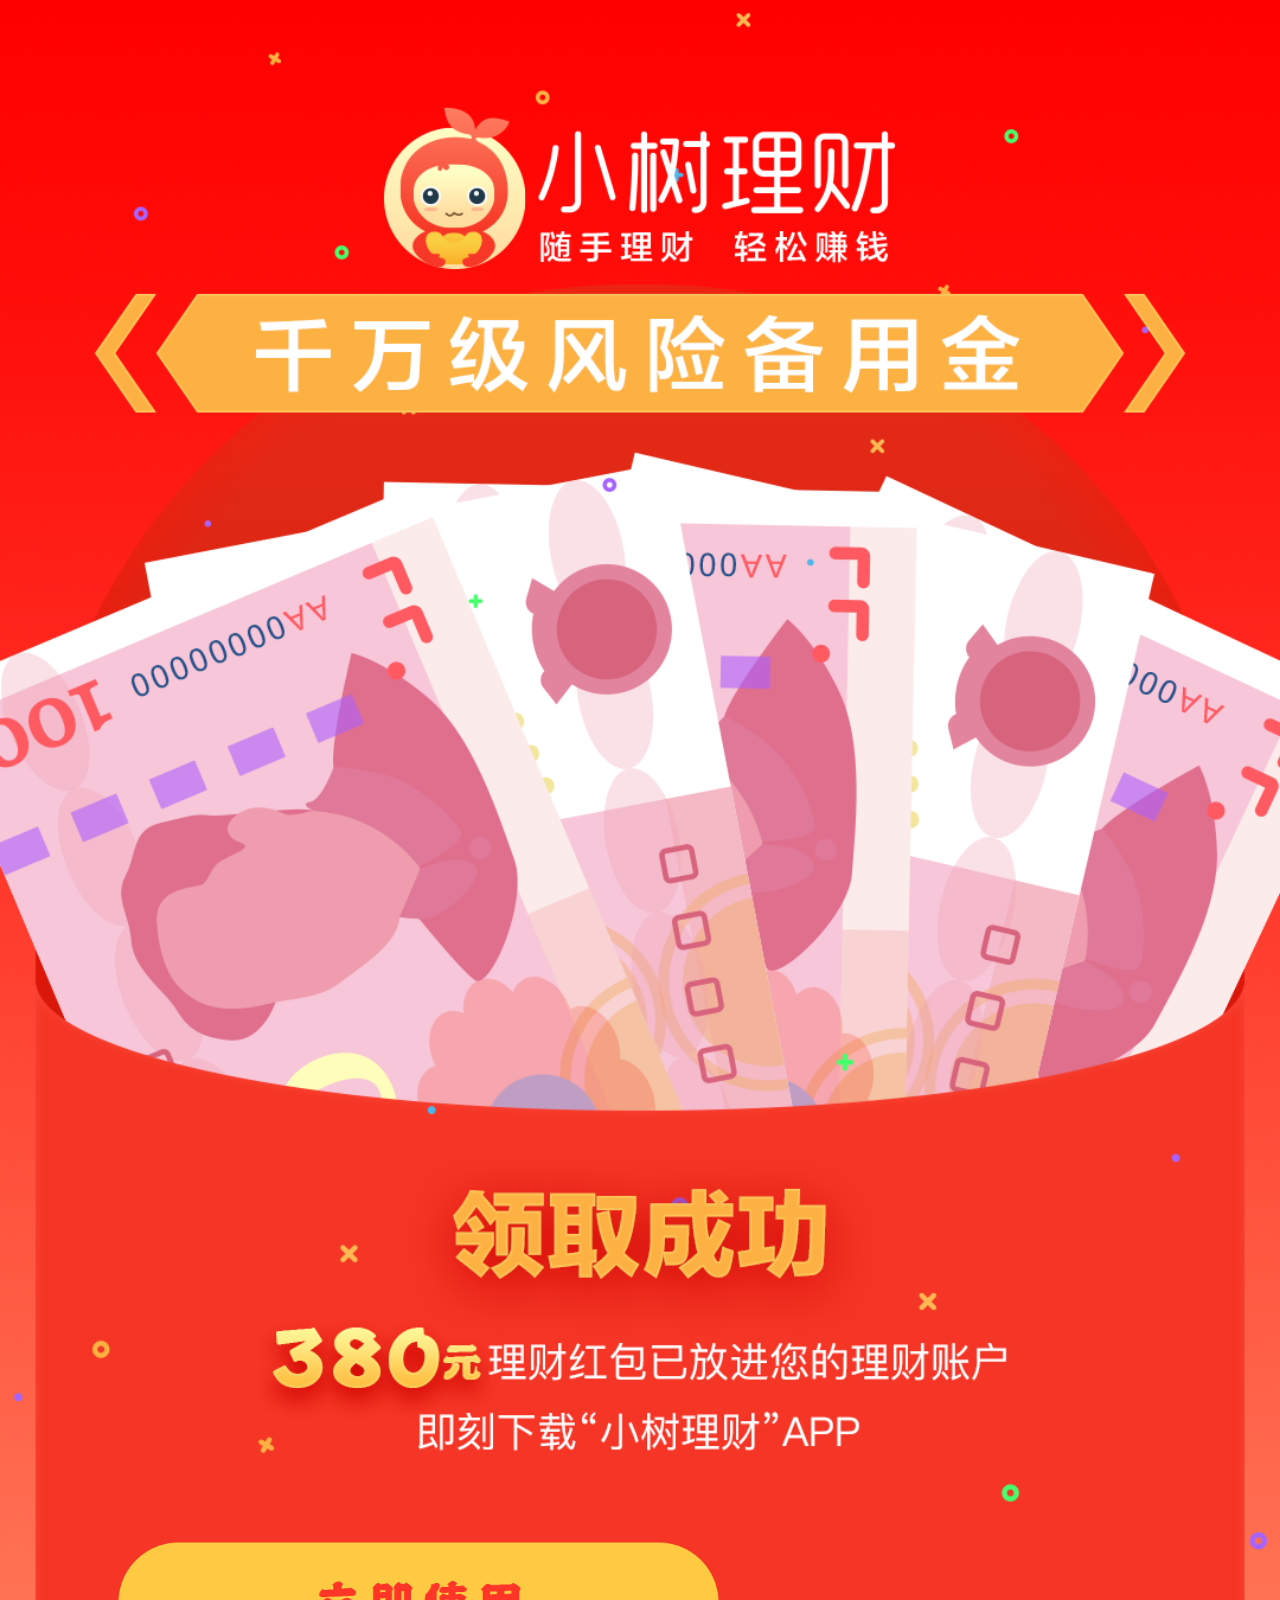
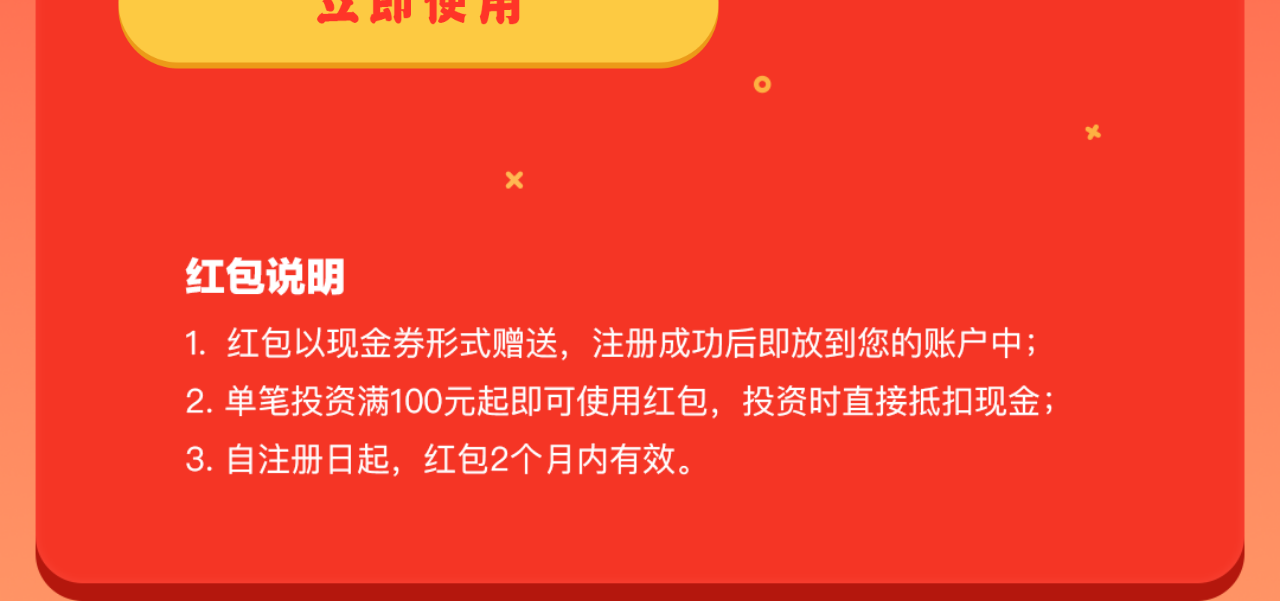
==== success.html @ 20deb21b "update" ====
<!DOCTYPE html>
<html lang="en">
<head>
    <meta charset="UTF-8">
    <meta http-equiv="X-UA-Compatible" content="IE=edge, chrome=1" />
    <meta name="renderer" content="webkit" />
    <meta name="viewport" content="width=device-width, minimum-scale=1.0,maximum-scale=1.0,user-scalable=no">
    <title>Title</title>
    <style type="text/css">
        html{background-color: #ff9666;}
        html,body, .warp,h4{
            margin: 0;
            padding: 0;
            width: 100%;
            height:100%;
            font-family: 微软雅黑;
        }
        .header{
            width: 100%;
            
            position: relative;
        }
        .headers{
            width: 100%;
            /*height:100%;*/
            display: block;
        } .but {
            display: block;
            position: absolute;
            top: 70%;
        }
        img.butn {
            display: block;
            position: relative;
            width: 75%;
            left: 14%;
        }
    </style>
</head>
<body>
 <div class="warp">
         <div class="header" >
             <img class="headers" src="./images/hou.png" alt="" >
                 <div class="but">
                     <a href=""> <img class="butn" src="./images/button.png" alt=""></a>
                 </div>
         </div>

 </div>
</body>
</html>
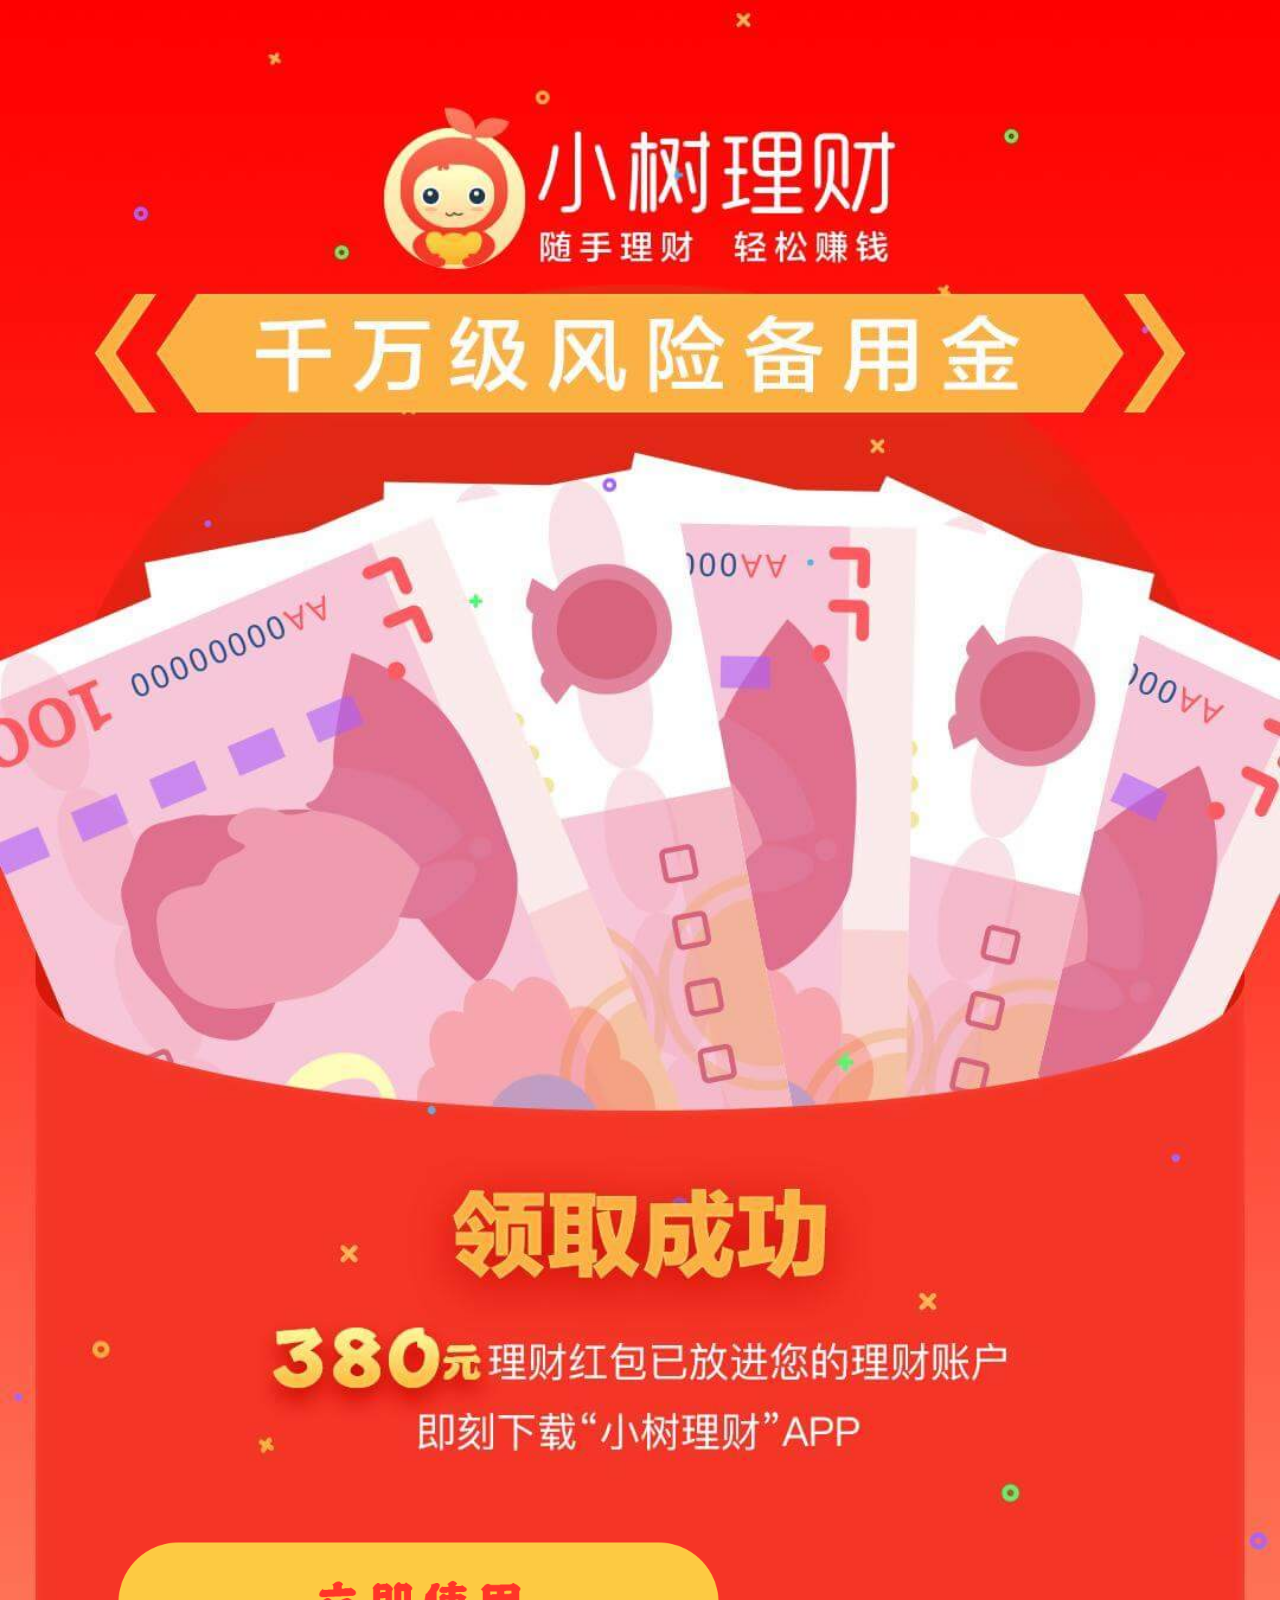
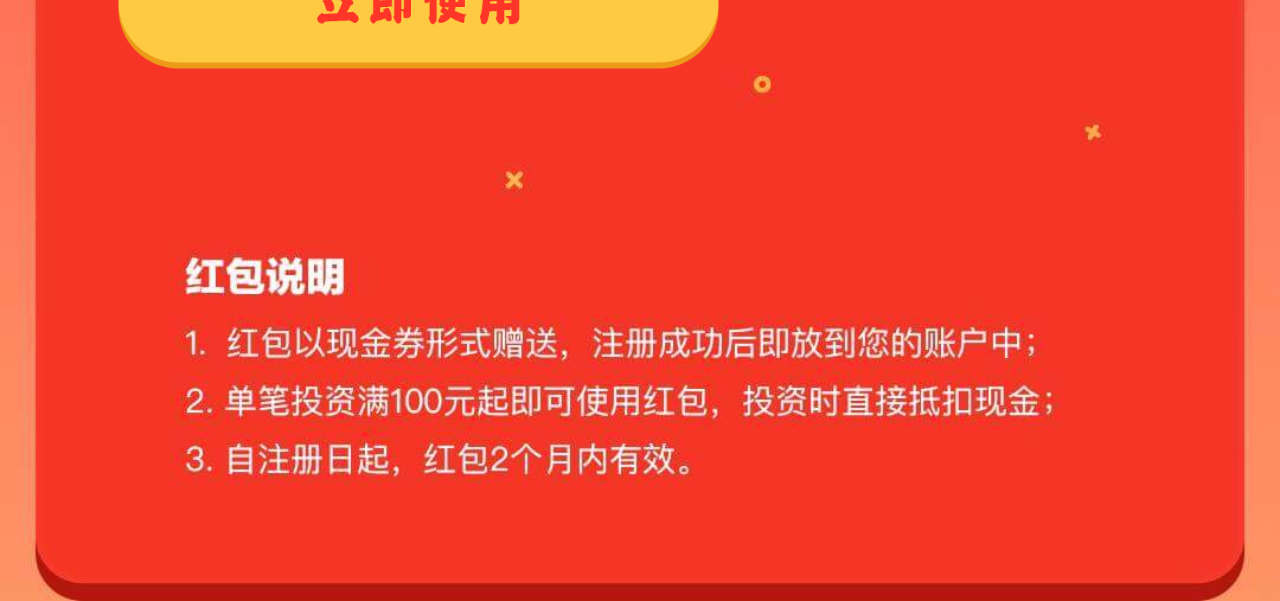
==== commit 5161b5b2: "update" ====
--- a/success.html
+++ b/success.html
@@ -13,16 +13,15 @@
             padding: 0;
             width: 100%;
             height:100%;
-            font-family: 微软雅黑;
+            font-family: '微软雅黑';
         }
         .header{
             width: 100%;
-            
             position: relative;
         }
         .headers{
             width: 100%;
-            /*height:100%;*/
+            min-height: 800px;
             display: block;
         } .but {
             display: block;
@@ -39,13 +38,32 @@
 </head>
 <body>
  <div class="warp">
-         <div class="header" >
-             <img class="headers" src="./images/hou.png" alt="" >
-                 <div class="but">
-                     <a href=""> <img class="butn" src="./images/button.png" alt=""></a>
-                 </div>
-         </div>
+     <div class="header" >
+         <img class="headers" src="./images/hou.jpg" alt="" >
+             <div class="but">
+                 <a href=""> <img class="butn" src="./images/button.png" alt=""></a>
+             </div>
+     </div>
+ </div>
+<!-- google统计 -->
+<script>
+// (function(i,s,o,g,r,a,m){i['GoogleAnalyticsObject']=r;i[r]=i[r]||function(){
+//     (i[r].q=i[r].q||[]).push(arguments)},i[r].l=1*new Date();a=s.createElement(o),
+//   m=s.getElementsByTagName(o)[0];a.async=1;a.src=g;m.parentNode.insertBefore(a,m)
+// })(window,document,'script','//www.google-analytics.com/analytics.js','ga');
 
- </div>
+// ga('create', 'UA-74181879-1', 'auto');
+// ga('send', 'pageview');
+</script>
+<!--百度统计-->
+<script>
+// var _hmt = _hmt || [];
+// (function() {
+//   var hm = document.createElement("script");
+//   hm.src = "//hm.baidu.com/hm.js?8a02c7a16286e12c0e9b2a4b6987e44b";
+//   var s = document.getElementsByTagName("script")[0];
+//   s.parentNode.insertBefore(hm, s);
+// })();
+</script>
 </body>
 </html>